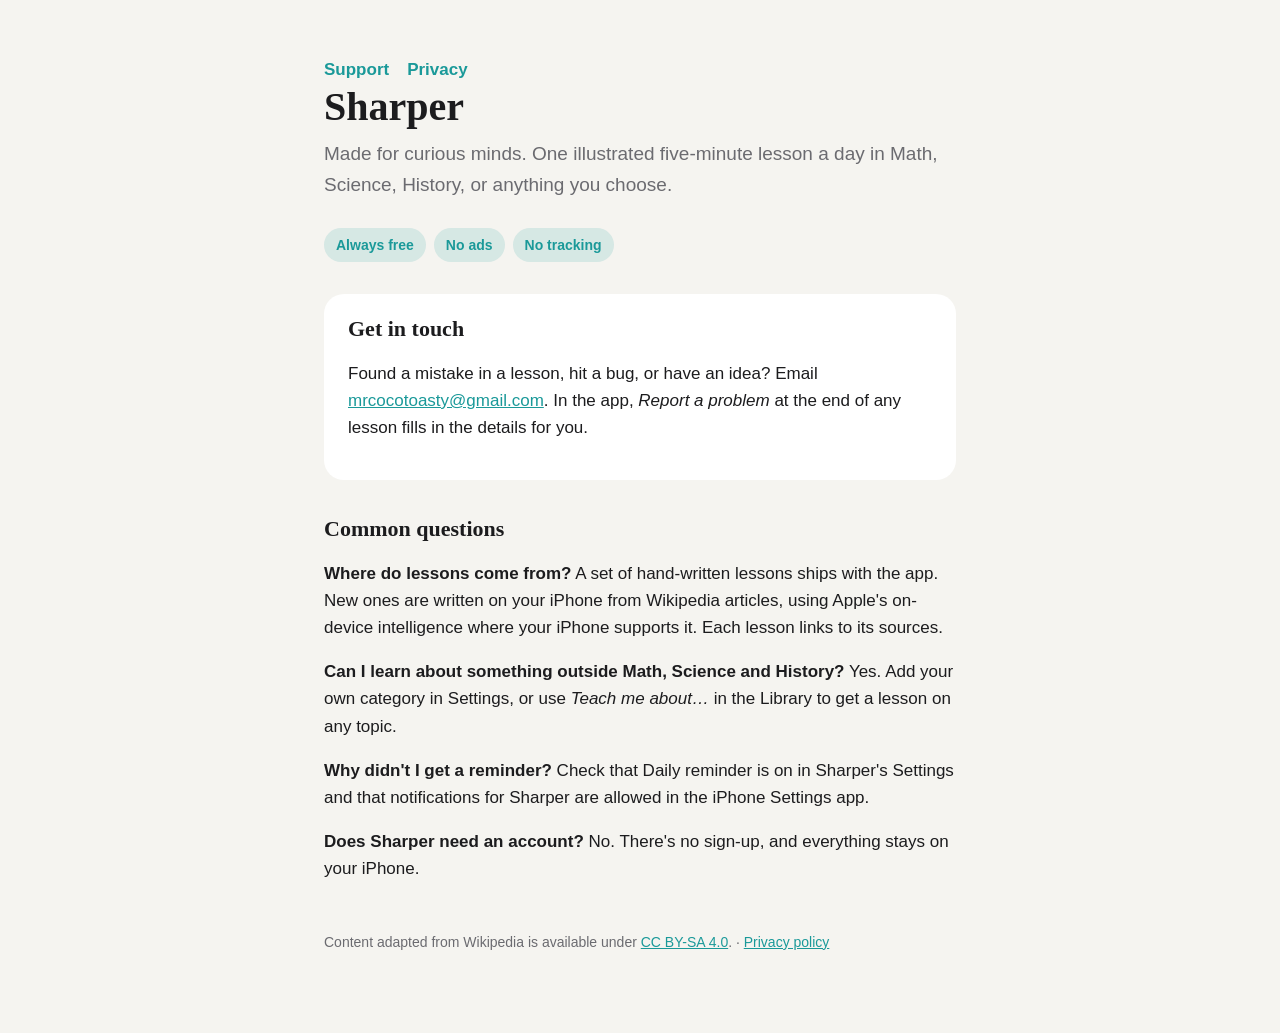
==== index.html @ 943861d7 "Support and privacy pages for Sharper: Daily Lessons" ====
<!doctype html>
<html lang="en">
<head>
<meta charset="utf-8">
<meta name="viewport" content="width=device-width, initial-scale=1">
<title>Sharper: Daily Lessons — Support</title>
<meta name="description" content="Sharper: one illustrated five-minute lesson a day. Always free, no ads, no tracking.">
<link rel="stylesheet" href="style.css">
</head>
<body>
<main>
  <nav><a href="./">Support</a><a href="privacy.html">Privacy</a></nav>
  <h1>Sharper</h1>
  <p class="lead">Made for curious minds. One illustrated five-minute lesson a day in Math, Science, History, or anything you choose.</p>
  <div class="chips"><span class="chip">Always free</span><span class="chip">No ads</span><span class="chip">No tracking</span></div>

  <div class="card">
    <h2 style="margin-top:0">Get in touch</h2>
    <p>Found a mistake in a lesson, hit a bug, or have an idea? Email <a href="mailto:mrcocotoasty@gmail.com?subject=Sharper%20support">mrcocotoasty@gmail.com</a>. In the app, <em>Report a problem</em> at the end of any lesson fills in the details for you.</p>
  </div>

  <h2>Common questions</h2>
  <p><strong>Where do lessons come from?</strong> A set of hand-written lessons ships with the app. New ones are written on your iPhone from Wikipedia articles, using Apple's on-device intelligence where your iPhone supports it. Each lesson links to its sources.</p>
  <p><strong>Can I learn about something outside Math, Science and History?</strong> Yes. Add your own category in Settings, or use <em>Teach me about…</em> in the Library to get a lesson on any topic.</p>
  <p><strong>Why didn't I get a reminder?</strong> Check that Daily reminder is on in Sharper's Settings and that notifications for Sharper are allowed in the iPhone Settings app.</p>
  <p><strong>Does Sharper need an account?</strong> No. There's no sign-up, and everything stays on your iPhone.</p>

  <footer>Content adapted from Wikipedia is available under <a href="https://creativecommons.org/licenses/by-sa/4.0/">CC BY-SA 4.0</a>. · <a href="privacy.html">Privacy policy</a></footer>
</main>
</body>
</html>
---- style.css ----
:root { color-scheme: light dark; --ink: #1c1c1e; --soft: #6b6b70; --bg: #f5f4f0; --card: #ffffff; --accent: #1a9999; }
@media (prefers-color-scheme: dark) { :root { --ink: #f2f2f4; --soft: #a1a1a8; --bg: #111113; --card: #1c1c1f; } }
* { box-sizing: border-box; }
body { margin: 0; background: var(--bg); color: var(--ink); font: 17px/1.6 -apple-system, BlinkMacSystemFont, "Helvetica Neue", sans-serif; }
main { max-width: 680px; margin: 0 auto; padding: 56px 24px 80px; }
h1, h2 { font-family: "New York", "Iowan Old Style", Georgia, serif; font-weight: 600; line-height: 1.2; }
h1 { font-size: 40px; margin: 0 0 8px; }
h2 { font-size: 22px; margin: 36px 0 8px; }
.lead { color: var(--soft); font-size: 19px; margin: 0 0 28px; }
.chips { display: flex; flex-wrap: wrap; gap: 8px; margin: 0 0 32px; }
.chip { background: color-mix(in srgb, var(--accent) 14%, transparent); color: var(--accent); font-weight: 600; font-size: 14px; padding: 6px 12px; border-radius: 999px; }
.card { background: var(--card); border-radius: 20px; padding: 22px 24px; margin: 16px 0; }
a { color: var(--accent); }
footer { color: var(--soft); font-size: 14px; margin-top: 48px; }
nav a { margin-right: 18px; font-weight: 600; text-decoration: none; }
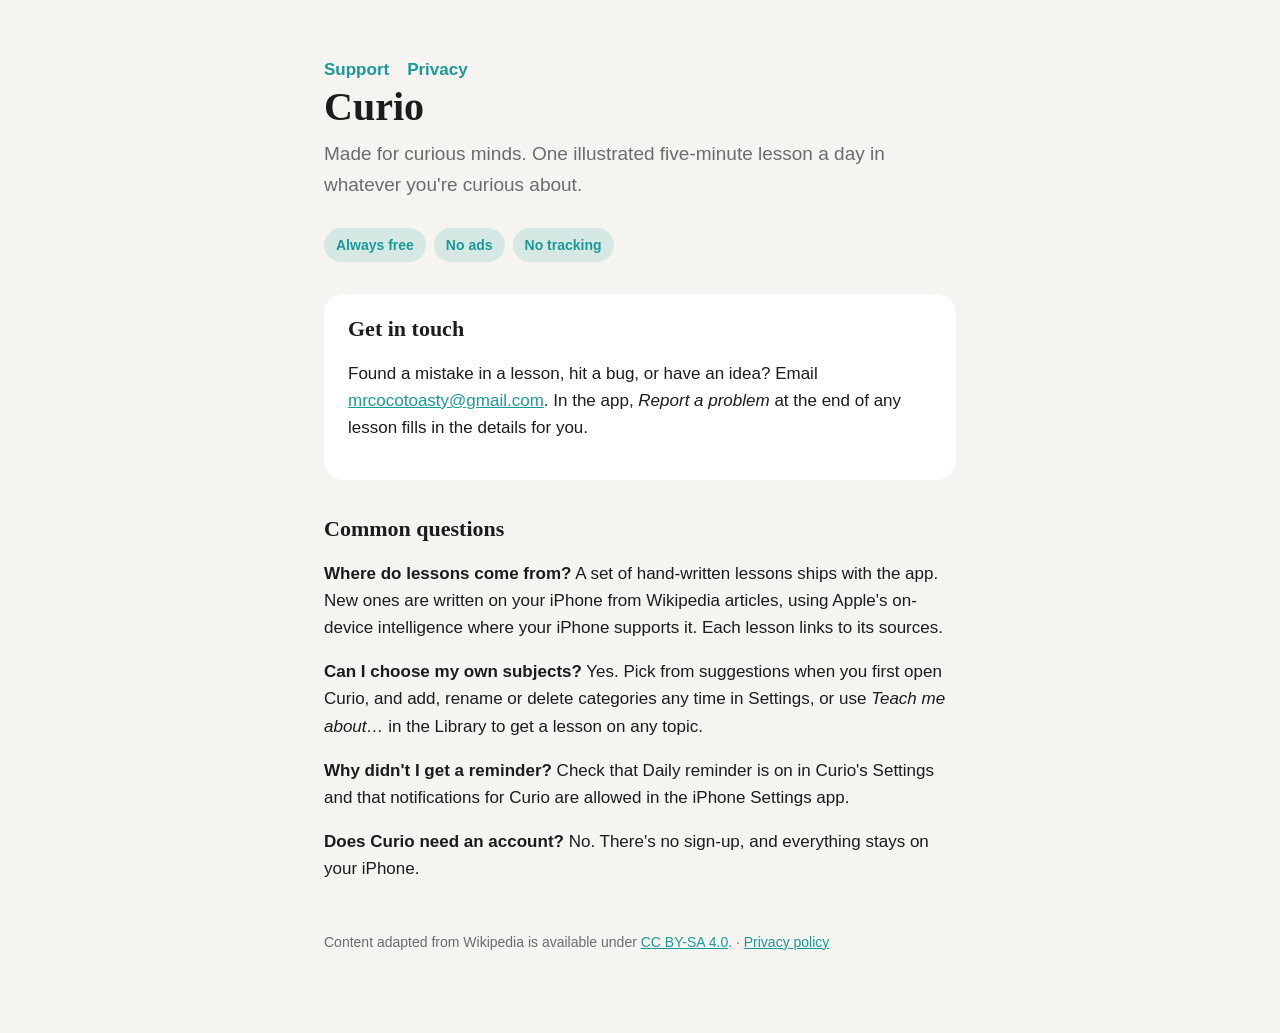
==== commit 51df4939: "Rename to Curio" ====
--- a/index.html
+++ b/index.html
@@ -3,27 +3,27 @@
 <head>
 <meta charset="utf-8">
 <meta name="viewport" content="width=device-width, initial-scale=1">
-<title>Sharper: Daily Lessons — Support</title>
-<meta name="description" content="Sharper: one illustrated five-minute lesson a day. Always free, no ads, no tracking.">
+<title>Curio: Daily Lessons — Support</title>
+<meta name="description" content="Curio: one illustrated five-minute lesson a day. Always free, no ads, no tracking.">
 <link rel="stylesheet" href="style.css">
 </head>
 <body>
 <main>
   <nav><a href="./">Support</a><a href="privacy.html">Privacy</a></nav>
-  <h1>Sharper</h1>
-  <p class="lead">Made for curious minds. One illustrated five-minute lesson a day in Math, Science, History, or anything you choose.</p>
+  <h1>Curio</h1>
+  <p class="lead">Made for curious minds. One illustrated five-minute lesson a day in whatever you're curious about.</p>
   <div class="chips"><span class="chip">Always free</span><span class="chip">No ads</span><span class="chip">No tracking</span></div>
 
   <div class="card">
     <h2 style="margin-top:0">Get in touch</h2>
-    <p>Found a mistake in a lesson, hit a bug, or have an idea? Email <a href="mailto:mrcocotoasty@gmail.com?subject=Sharper%20support">mrcocotoasty@gmail.com</a>. In the app, <em>Report a problem</em> at the end of any lesson fills in the details for you.</p>
+    <p>Found a mistake in a lesson, hit a bug, or have an idea? Email <a href="mailto:mrcocotoasty@gmail.com?subject=Curio%20support">mrcocotoasty@gmail.com</a>. In the app, <em>Report a problem</em> at the end of any lesson fills in the details for you.</p>
   </div>
 
   <h2>Common questions</h2>
   <p><strong>Where do lessons come from?</strong> A set of hand-written lessons ships with the app. New ones are written on your iPhone from Wikipedia articles, using Apple's on-device intelligence where your iPhone supports it. Each lesson links to its sources.</p>
-  <p><strong>Can I learn about something outside Math, Science and History?</strong> Yes. Add your own category in Settings, or use <em>Teach me about…</em> in the Library to get a lesson on any topic.</p>
-  <p><strong>Why didn't I get a reminder?</strong> Check that Daily reminder is on in Sharper's Settings and that notifications for Sharper are allowed in the iPhone Settings app.</p>
-  <p><strong>Does Sharper need an account?</strong> No. There's no sign-up, and everything stays on your iPhone.</p>
+  <p><strong>Can I choose my own subjects?</strong> Yes. Pick from suggestions when you first open Curio, and add, rename or delete categories any time in Settings, or use <em>Teach me about…</em> in the Library to get a lesson on any topic.</p>
+  <p><strong>Why didn't I get a reminder?</strong> Check that Daily reminder is on in Curio's Settings and that notifications for Curio are allowed in the iPhone Settings app.</p>
+  <p><strong>Does Curio need an account?</strong> No. There's no sign-up, and everything stays on your iPhone.</p>
 
   <footer>Content adapted from Wikipedia is available under <a href="https://creativecommons.org/licenses/by-sa/4.0/">CC BY-SA 4.0</a>. · <a href="privacy.html">Privacy policy</a></footer>
 </main>
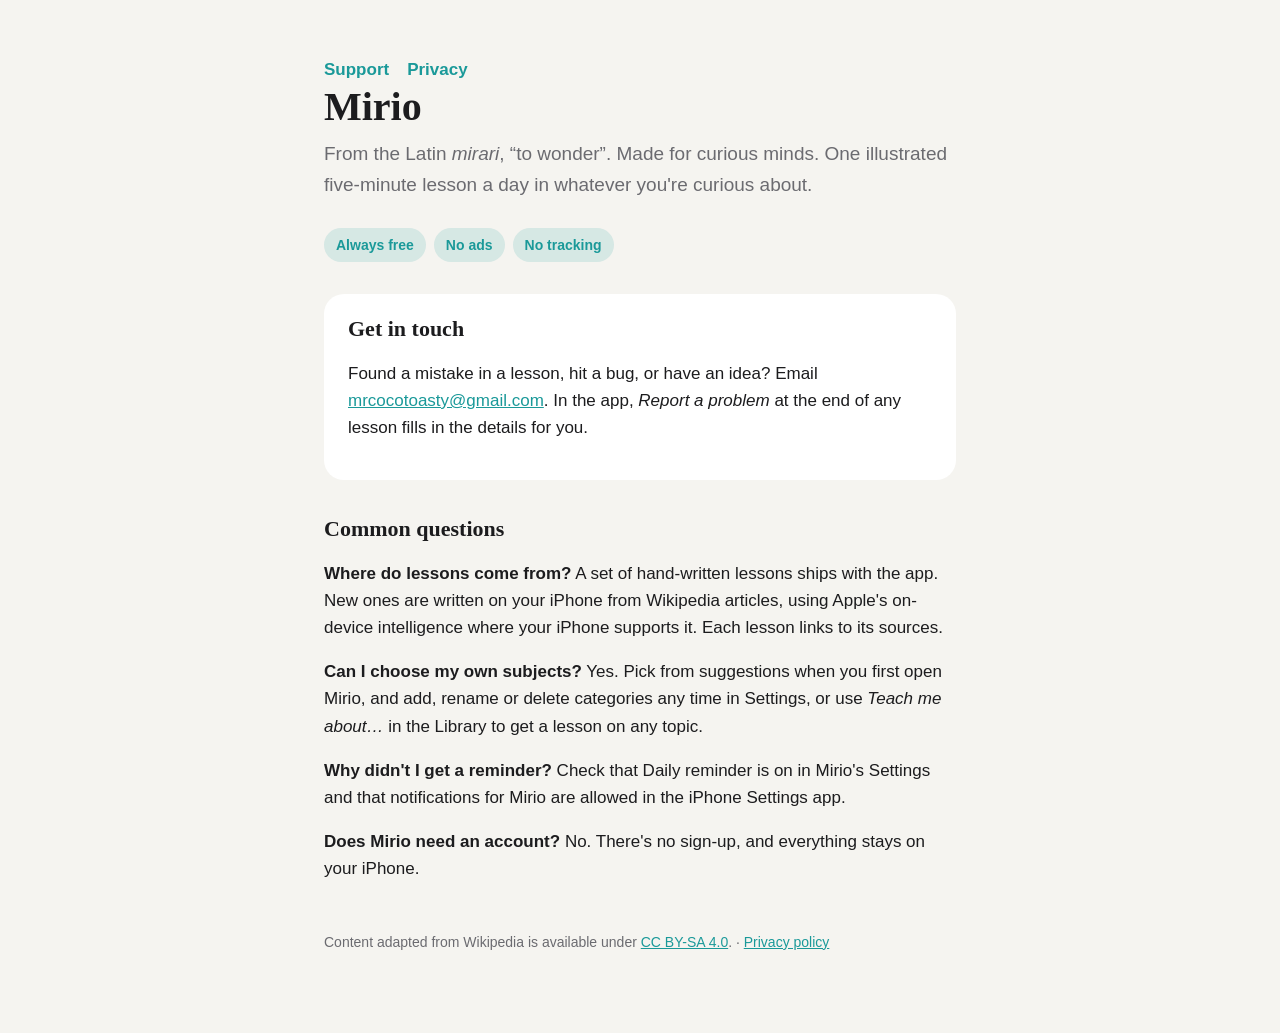
==== commit 0262d0a7: "Rename to Mirio" ====
--- a/index.html
+++ b/index.html
@@ -3,27 +3,27 @@
 <head>
 <meta charset="utf-8">
 <meta name="viewport" content="width=device-width, initial-scale=1">
-<title>Curio: Daily Lessons — Support</title>
-<meta name="description" content="Curio: one illustrated five-minute lesson a day. Always free, no ads, no tracking.">
+<title>Mirio — Support</title>
+<meta name="description" content="Mirio: one illustrated five-minute lesson a day. Always free, no ads, no tracking.">
 <link rel="stylesheet" href="style.css">
 </head>
 <body>
 <main>
   <nav><a href="./">Support</a><a href="privacy.html">Privacy</a></nav>
-  <h1>Curio</h1>
-  <p class="lead">Made for curious minds. One illustrated five-minute lesson a day in whatever you're curious about.</p>
+  <h1>Mirio</h1>
+  <p class="lead">From the Latin <em>mirari</em>, “to wonder”. Made for curious minds. One illustrated five-minute lesson a day in whatever you're curious about.</p>
   <div class="chips"><span class="chip">Always free</span><span class="chip">No ads</span><span class="chip">No tracking</span></div>
 
   <div class="card">
     <h2 style="margin-top:0">Get in touch</h2>
-    <p>Found a mistake in a lesson, hit a bug, or have an idea? Email <a href="mailto:mrcocotoasty@gmail.com?subject=Curio%20support">mrcocotoasty@gmail.com</a>. In the app, <em>Report a problem</em> at the end of any lesson fills in the details for you.</p>
+    <p>Found a mistake in a lesson, hit a bug, or have an idea? Email <a href="mailto:mrcocotoasty@gmail.com?subject=Mirio%20support">mrcocotoasty@gmail.com</a>. In the app, <em>Report a problem</em> at the end of any lesson fills in the details for you.</p>
   </div>
 
   <h2>Common questions</h2>
   <p><strong>Where do lessons come from?</strong> A set of hand-written lessons ships with the app. New ones are written on your iPhone from Wikipedia articles, using Apple's on-device intelligence where your iPhone supports it. Each lesson links to its sources.</p>
-  <p><strong>Can I choose my own subjects?</strong> Yes. Pick from suggestions when you first open Curio, and add, rename or delete categories any time in Settings, or use <em>Teach me about…</em> in the Library to get a lesson on any topic.</p>
-  <p><strong>Why didn't I get a reminder?</strong> Check that Daily reminder is on in Curio's Settings and that notifications for Curio are allowed in the iPhone Settings app.</p>
-  <p><strong>Does Curio need an account?</strong> No. There's no sign-up, and everything stays on your iPhone.</p>
+  <p><strong>Can I choose my own subjects?</strong> Yes. Pick from suggestions when you first open Mirio, and add, rename or delete categories any time in Settings, or use <em>Teach me about…</em> in the Library to get a lesson on any topic.</p>
+  <p><strong>Why didn't I get a reminder?</strong> Check that Daily reminder is on in Mirio's Settings and that notifications for Mirio are allowed in the iPhone Settings app.</p>
+  <p><strong>Does Mirio need an account?</strong> No. There's no sign-up, and everything stays on your iPhone.</p>
 
   <footer>Content adapted from Wikipedia is available under <a href="https://creativecommons.org/licenses/by-sa/4.0/">CC BY-SA 4.0</a>. · <a href="privacy.html">Privacy policy</a></footer>
 </main>
